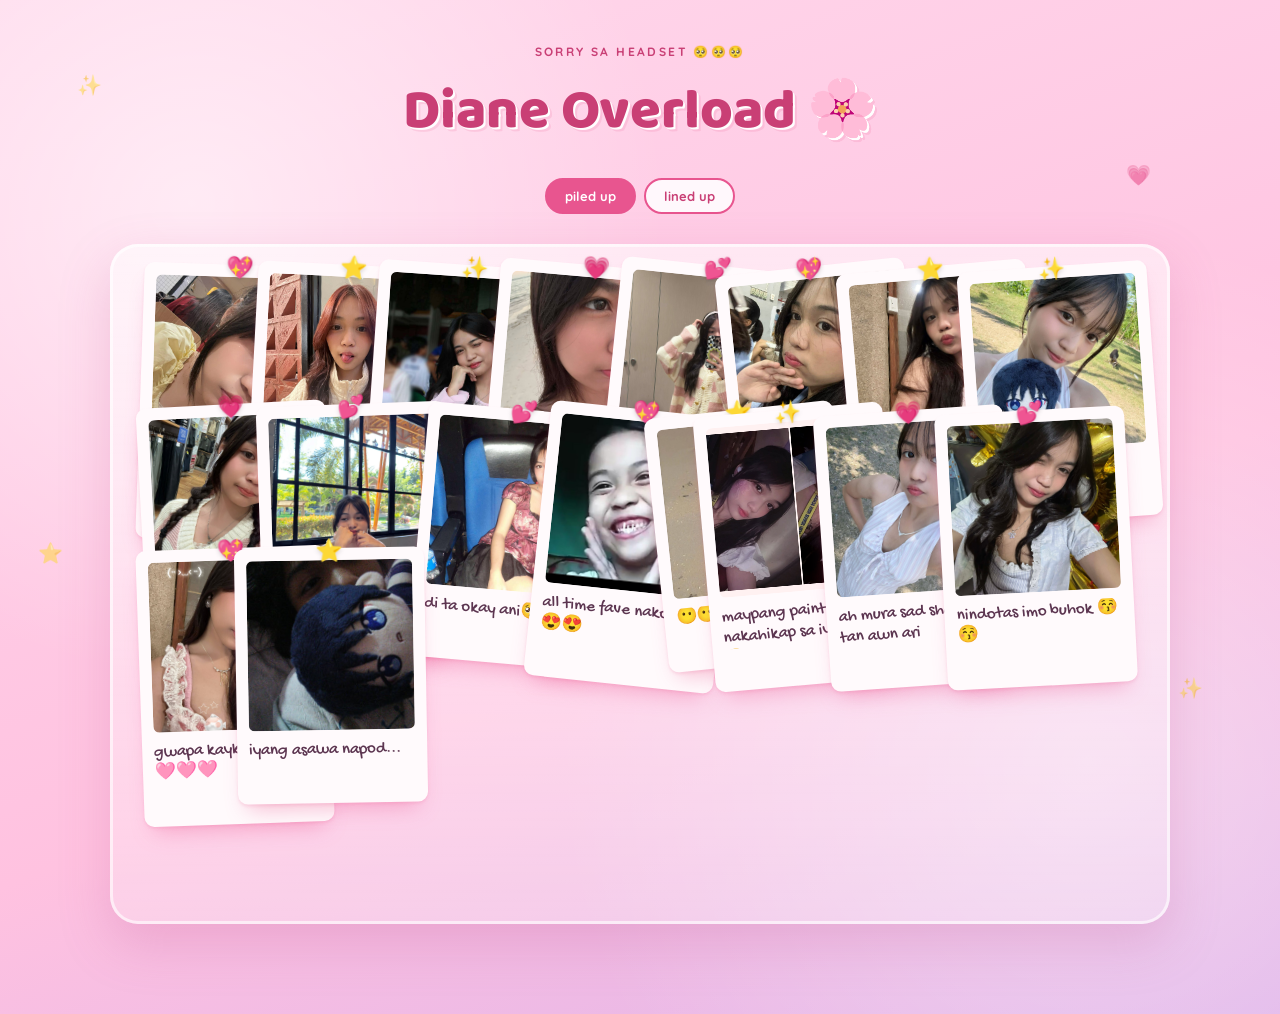
==== index.html @ d74150aa "Add files via upload uploaded files" ====
<!DOCTYPE html>
  <html lang="en">
  <head>
  <meta charset="UTF-8">
  <meta name="viewport" content="width=device-width, initial-scale=1.0">
  <title>Diane's Archive 🌸</title>
  <link rel="preconnect" href="https://fonts.googleapis.com">
  <link rel="preconnect" href="https://fonts.gstatic.com" crossorigin>
  <link href="https://fonts.googleapis.com/css2?family=Baloo+2:wght@500;600;700;800&family=Gochi+Hand&family=Quicksand:wght@400;500;600;700&display=swap" rel="stylesheet">
  <link rel="stylesheet" href="dayan.css">
  <link rel="icon" type="image/jpg" href="photos/Scaramouche.jpg">
  </head>
  <body>

  <div class="sparkle-field" aria-hidden="true">
    <span class="sparkle" style="top:8%; left:6%; animation-delay:0s;">✨</span>
    <span class="sparkle" style="top:18%; left:88%; animation-delay:1.2s;">💗</span>
    <span class="sparkle" style="top:60%; left:3%; animation-delay:2.1s;">⭐</span>
    <span class="sparkle" style="top:75%; left:92%; animation-delay:0.6s;">✨</span>
    <span class="sparkle" style="top:40%; left:50%; animation-delay:1.8s;">💫</span>
  </div>

  <div class="frame">
    <div class="header">
      <div class="sticker-slot top-left" id="sticker-1"></div>
      <div class="sticker-slot top-right" id="sticker-2"></div>
      <p class="eyebrow">sorry sa headset 🥺🥺🥺</p>
      <h1 id="board-title">Diane Overload 🌸</h1>
      <p class="sub"></p>
    </div>

    <div class="view-toggle">
      <button id="btn-pile" class="active">piled up</button>
      <button id="btn-lined">lined up</button>
    </div>

    <div class="board">
      <div class="pins-grid pile" id="pins-grid"></div>
    </div>
  </div>

  
  <div class="modal-backdrop lightbox" id="lb-backdrop">
    <div class="modal" role="dialog" aria-modal="true">
      <div class="lb-photo-wrap">
        <img class="lb-photo" id="lb-photo" src="" alt="">
      </div>
      <div class="lb-date" id="lb-date"></div>
      <div class="lb-note-display" id="lb-note-text"></div>
      <div class="lb-row" style="margin-top:18px; justify-content:center;">
        <button class="btn-ghost" id="lb-close">Close</button>
      </div>
    </div>
  </div>

  <script src="memories.js"></script>
  <script src="dayan.js"></script>
  </body>
  </html>
---- dayan.css ----
:root{
    --pink-bg-1:#ffd9ec;
    --pink-bg-2:#ffc2e0;
    --pink-mid:#ff9fc7;
    --pink-deep:#e8558f;
    --pink-deep-dark:#c93f75;
    --lavender:#c9a8f0;
    --lavender-dark:#a780d6;
    --cream:#fff8fc;
    --paper:#fffafc;
    --gold:#ffd66b;
    --gold-dark:#e8b23f;
    --ink:#5c3550;
    --ink-soft:#8a6382;
  }

  *{box-sizing:border-box;}
  html,body{margin:0;padding:0;}

  body{
    font-family:'Quicksand',sans-serif;
    color:var(--ink);
    min-height:100vh;
    background:
      radial-gradient(circle at 15% 20%, rgba(255,255,255,0.55) 0, transparent 35%),
      radial-gradient(circle at 85% 75%, rgba(255,255,255,0.4) 0, transparent 40%),
      linear-gradient(160deg, var(--pink-bg-1), var(--pink-bg-2) 60%, var(--lavender) 130%);
    overflow-x:hidden;
  }

  
  .sparkle-field{
    position:fixed; inset:0;
    pointer-events:none;
    z-index:0;
    overflow:hidden;
  }
  .sparkle{
    position:absolute;
    font-size:20px;
    opacity:0.5;
    animation:float 7s ease-in-out infinite;
  }
  @keyframes float{
    0%,100%{ transform:translateY(0) rotate(0deg); }
    50%{ transform:translateY(-18px) rotate(12deg); }
  }
  @media (prefers-reduced-motion: reduce){
    .sparkle{ animation:none; }
  }

  .frame{
    position:relative;
    z-index:1;
    max-width:1100px;
    margin:0 auto;
    padding:44px 20px 90px;
  }

  
  .header{
    text-align:center;
    margin-bottom:18px;
    position:relative;
  }
  .header .eyebrow{
    font-family:'Quicksand',sans-serif;
    font-weight:700;
    font-size:12px;
    letter-spacing:0.2em;
    text-transform:uppercase;
    color:var(--pink-deep-dark);
    margin:0 0 8px;
  }
  .header h1{
    font-family:'Baloo 2', sans-serif;
    font-weight:800;
    font-size:clamp(34px, 6vw, 56px);
    color:var(--pink-deep-dark);
    margin:0 0 10px;
    text-shadow:2px 2px 0 #fff, 4px 4px 0 rgba(232,85,143,0.15);
  }
  .header p.sub{
    font-family:'Gochi Hand', cursive;
    font-size:22px;
    color:var(--lavender-dark);
    margin:0;
  }

  .sticker-slot{
    position:absolute;
    width:64px;
    height:64px;
    border-radius:50%;
    background:var(--paper);
    border:3px solid #fff;
    box-shadow:0 6px 14px rgba(232,85,143,0.25);
    display:flex; align-items:center; justify-content:center;
    cursor:pointer;
    overflow:hidden;
    transition:transform 0.2s ease;
  }
  .sticker-slot:hover{ transform:scale(1.08) rotate(-4deg); }
  .sticker-slot img{ width:100%; height:100%; object-fit:cover; }
  .sticker-slot .hint{ font-size:24px; }
  .sticker-slot.top-left{ top:-6px; left:2%; transform:rotate(-8deg); }
  .sticker-slot.top-right{ top:-10px; right:3%; transform:rotate(9deg); }

  
  .view-toggle{
    display:flex;
    justify-content:center;
    gap:8px;
    margin:22px 0 30px;
  }
  .view-toggle button{
    font-family:'Quicksand',sans-serif;
    font-weight:700;
    font-size:13px;
    border:2px solid var(--pink-deep);
    background:var(--cream);
    color:var(--pink-deep-dark);
    padding:8px 18px;
    border-radius:20px;
    cursor:pointer;
    transition:background 0.2s ease, color 0.2s ease, transform 0.15s ease;
  }
  .view-toggle button.active{
    background:var(--pink-deep);
    color:#fff;
  }
  .view-toggle button:hover{ transform:translateY(-1px); }

  
  .board{
    position:relative;
    min-height:420px;
    background:
      linear-gradient(180deg, rgba(255,255,255,0.55), rgba(255,255,255,0.25));
    border-radius:28px;
    box-shadow:
      inset 0 0 0 3px rgba(255,255,255,0.6),
      0 20px 50px rgba(200,90,150,0.25);
    padding:44px 30px;
  }

  
  .pins-grid.pile{
    position:relative;
    display:block;
    height:auto;
    min-height:520px;
  }
  .pins-grid.pile .polaroid{
    position:absolute;
  }

  
  .pins-grid.lined{
    display:flex;
    flex-wrap:wrap;
    gap:26px 20px;
    align-items:flex-start;
    justify-content:center;
    position:relative;
  }
  .pins-grid.lined .polaroid{
    position:relative;
    top:auto !important; left:auto !important;
  }

  
  .empty-state{
    text-align:center;
    padding:60px 20px;
    color:var(--ink-soft);
  }
  .empty-state .card-icon{ font-size:36px; display:block; margin-bottom:14px; }
  .empty-state h2{
    font-family:'Baloo 2', sans-serif;
    font-weight:700;
    color:var(--pink-deep-dark);
    margin:0 0 8px;
    font-size:24px;
  }
  .empty-state p{ font-size:14px; max-width:320px; margin:0 auto; line-height:1.6; }

  .loading-state{
    text-align:center;
    padding:70px 20px;
    color:var(--ink-soft);
    font-family:'Gochi Hand', cursive;
    font-size:22px;
  }

 
  .polaroid{
    width:190px;
    background:var(--paper);
    padding:12px 12px 42px;
    border-radius:10px;
    box-shadow:
      0 2px 3px rgba(232,85,143,0.15),
      0 14px 22px -10px rgba(232,85,143,0.4);
    cursor:pointer;
    transition:transform 0.25s ease, box-shadow 0.25s ease;
    animation:pop-in 0.45s ease backwards;
    transform:rotate(var(--rot, -2deg));
  }
  @keyframes pop-in{
    from{ opacity:0; transform:rotate(var(--rot,0deg)) scale(0.85); }
    to{ opacity:1; transform:rotate(var(--rot,0deg)) scale(1); }
  }
  @media (prefers-reduced-motion: reduce){ .polaroid{ animation:none; } }

  .polaroid:hover, .polaroid:focus-visible{
    transform:rotate(0deg) scale(1.08) translateY(-6px);
    box-shadow:
      0 6px 10px rgba(232,85,143,0.2),
      0 24px 34px -12px rgba(232,85,143,0.5);
    z-index:20;
    outline:none;
  }

  .polaroid img{
    display:block;
    width:100%;
    height:170px;
    object-fit:cover;
    border-radius:6px;
    background:#ffe4f0;
  }

  .polaroid .caption{
    font-family:'Gochi Hand', cursive;
    font-size:17px;
    line-height:1.25;
    color:var(--ink);
    margin-top:10px;
    max-height:42px;
    overflow:hidden;
    display:-webkit-box;
    -webkit-line-clamp:2;
    -webkit-box-orient:vertical;
  }

  .heart-pin{
    position:absolute;
    top:-12px; left:50%;
    transform:translateX(-50%);
    font-size:22px;
    filter:drop-shadow(0 2px 2px rgba(0,0,0,0.15));
  }

  
  .modal-backdrop{
    position:fixed; inset:0;
    background:rgba(120,50,90,0.45);
    display:flex; align-items:center; justify-content:center;
    padding:20px;
    z-index:100;
    opacity:0;
    pointer-events:none;
    transition:opacity 0.2s ease;
  }
  .modal-backdrop.open{ opacity:1; pointer-events:auto; }

  .modal{
    background:var(--cream);
    border-radius:20px;
    max-width:460px;
    width:100%;
    max-height:90vh;
    overflow-y:auto;
    padding:26px;
    box-shadow:0 30px 70px rgba(120,40,90,0.4);
    transform:translateY(10px) scale(0.98);
    transition:transform 0.2s ease;
  }
  .modal-backdrop.open .modal{ transform:translateY(0) scale(1); }

  .modal h2{
    font-family:'Baloo 2', sans-serif;
    font-weight:700;
    font-size:24px;
    margin:0 0 18px;
    color:var(--pink-deep-dark);
  }

  .modal-actions{ display:flex; justify-content:flex-end; gap:10px; margin-top:6px; }

  button{
    font-family:'Quicksand',sans-serif;
    font-size:13px;
    font-weight:700;
    border:none;
    border-radius:20px;
    padding:10px 20px;
    cursor:pointer;
    transition:transform 0.15s ease, background 0.15s ease;
  }
  button:focus-visible{ outline:2px solid var(--pink-deep); outline-offset:2px; }

  .btn-primary{ background:var(--pink-deep); color:#fff; }
  .btn-primary:hover{ background:var(--pink-deep-dark); transform:translateY(-1px); }
  .btn-primary:disabled{ opacity:0.5; cursor:not-allowed; transform:none; }
  .btn-ghost{ background:transparent; color:var(--ink-soft); }
  .btn-ghost:hover{ color:var(--ink); }
  /* ---------- Lightbox ---------- */
  .lightbox .modal{ max-width:420px; text-align:center; padding:22px 22px 26px; }
  .lightbox .lb-photo-wrap{
    background:#fff;
    padding:14px 14px 0;
    border-radius:14px 14px 0 0;
    box-shadow:0 10px 30px rgba(232,85,143,0.2);
    margin-bottom:2px;
  }
  .lightbox img.lb-photo{ width:100%; max-height:50vh; object-fit:cover; display:block; border-radius:8px 8px 0 0; }
  .lightbox .lb-date{
    font-family:'Quicksand',sans-serif;
    font-size:11px;
    color:var(--ink-soft);
    letter-spacing:0.04em;
    text-transform:uppercase;
    padding:10px 0 16px;
  }
  .lightbox .lb-note-display{
    font-family:'Gochi Hand', cursive;
    font-size:21px;
    line-height:1.4;
    color:var(--ink);
    padding:6px 4px 4px;
    text-align:left;
    white-space:pre-wrap;
  }
  .lb-row{ display:flex; justify-content:space-between; align-items:center; margin-top:14px; }

  .toast{
    position:fixed;
    bottom:24px;
    left:50%;
    transform:translateX(-50%) translateY(20px);
    background:var(--pink-deep-dark);
    color:#fff;
    font-family:'Quicksand',sans-serif;
    font-weight:600;
    font-size:13px;
    padding:10px 18px;
    border-radius:20px;
    opacity:0;
    pointer-events:none;
    transition:opacity 0.25s ease, transform 0.25s ease;
    z-index:200;
  }
  .toast.show{ opacity:1; transform:translateX(-50%) translateY(0); }

  @media (max-width:520px){
    .board{ padding:30px 16px; }
    .polaroid{ width:145px; }
    .polaroid img{ height:125px; }
    .sticker-slot{ width:48px; height:48px; }
  }
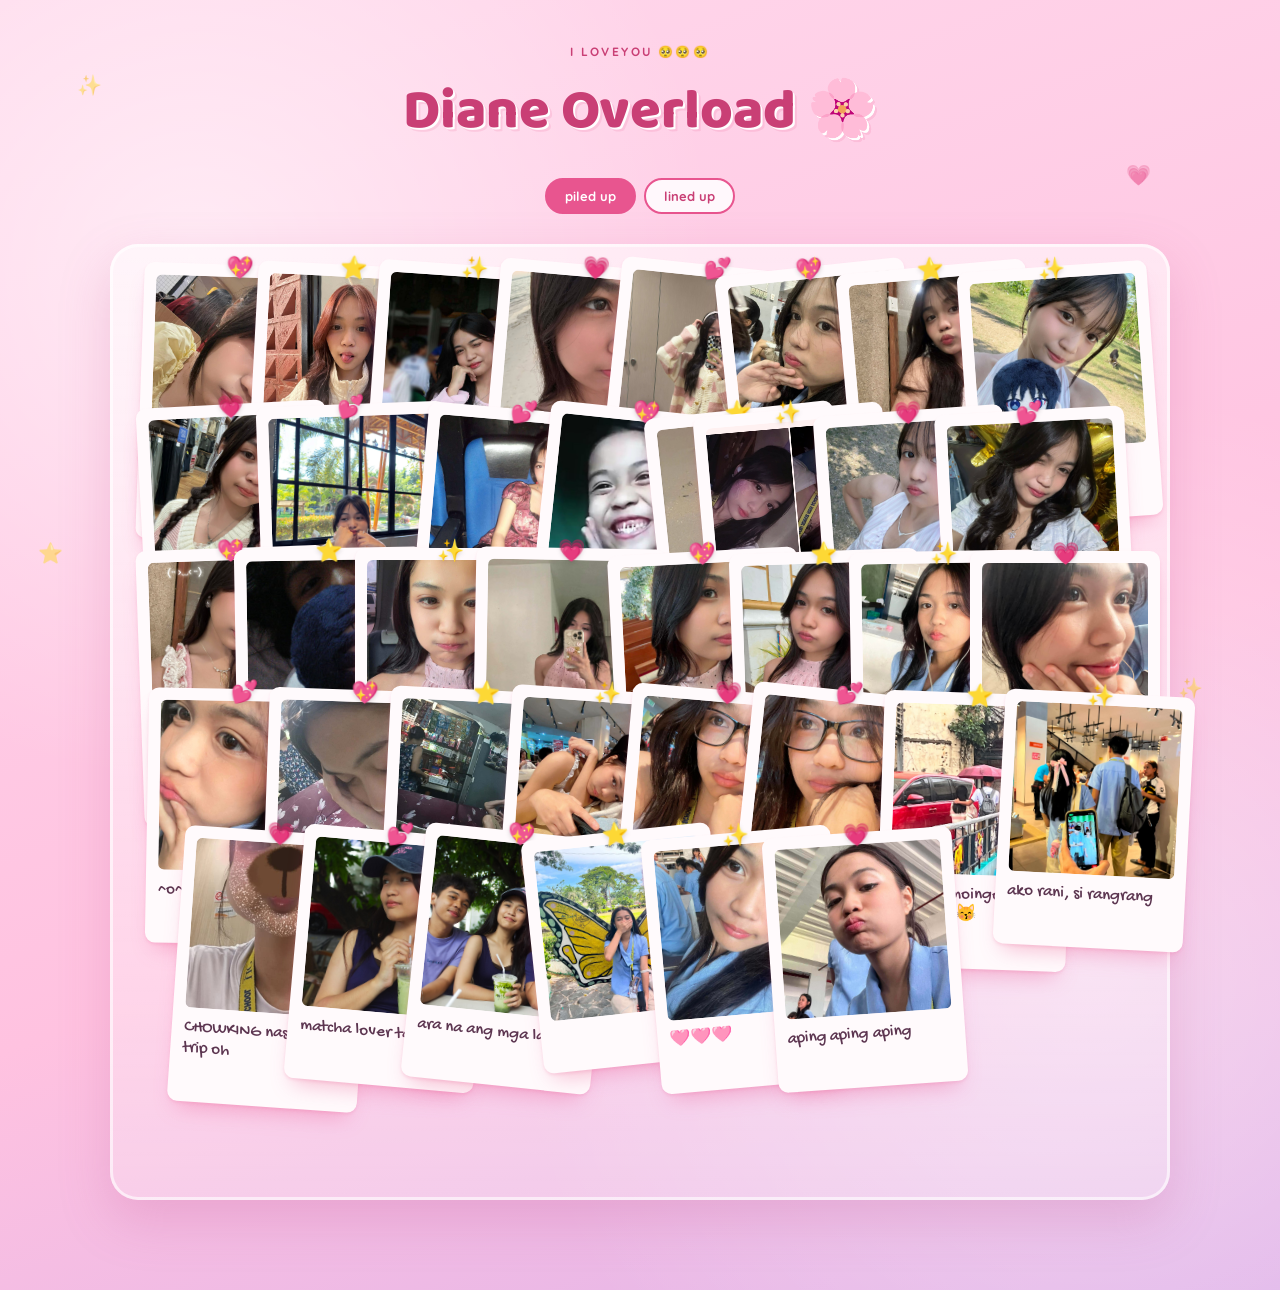
==== commit a477a696: "changed some texts and arrangements of pictures" ====
--- a/index.html
+++ b/index.html
@@ -24,7 +24,7 @@
     <div class="header">
       <div class="sticker-slot top-left" id="sticker-1"></div>
       <div class="sticker-slot top-right" id="sticker-2"></div>
-      <p class="eyebrow">sorry sa headset 🥺🥺🥺</p>
+      <p class="eyebrow">I loveyou 🥺🥺🥺</p>
       <h1 id="board-title">Diane Overload 🌸</h1>
       <p class="sub"></p>
     </div>
--- a/dayan.css
+++ b/dayan.css
@@ -45,7 +45,7 @@
     0%,100%{ transform:translateY(0) rotate(0deg); }
     50%{ transform:translateY(-18px) rotate(12deg); }
   }
-  @media (prefers-reduced-motion: reduce){
+  @media (prefers-reduced-motion: reduce) {
     .sparkle{ animation:none; }
   }
 
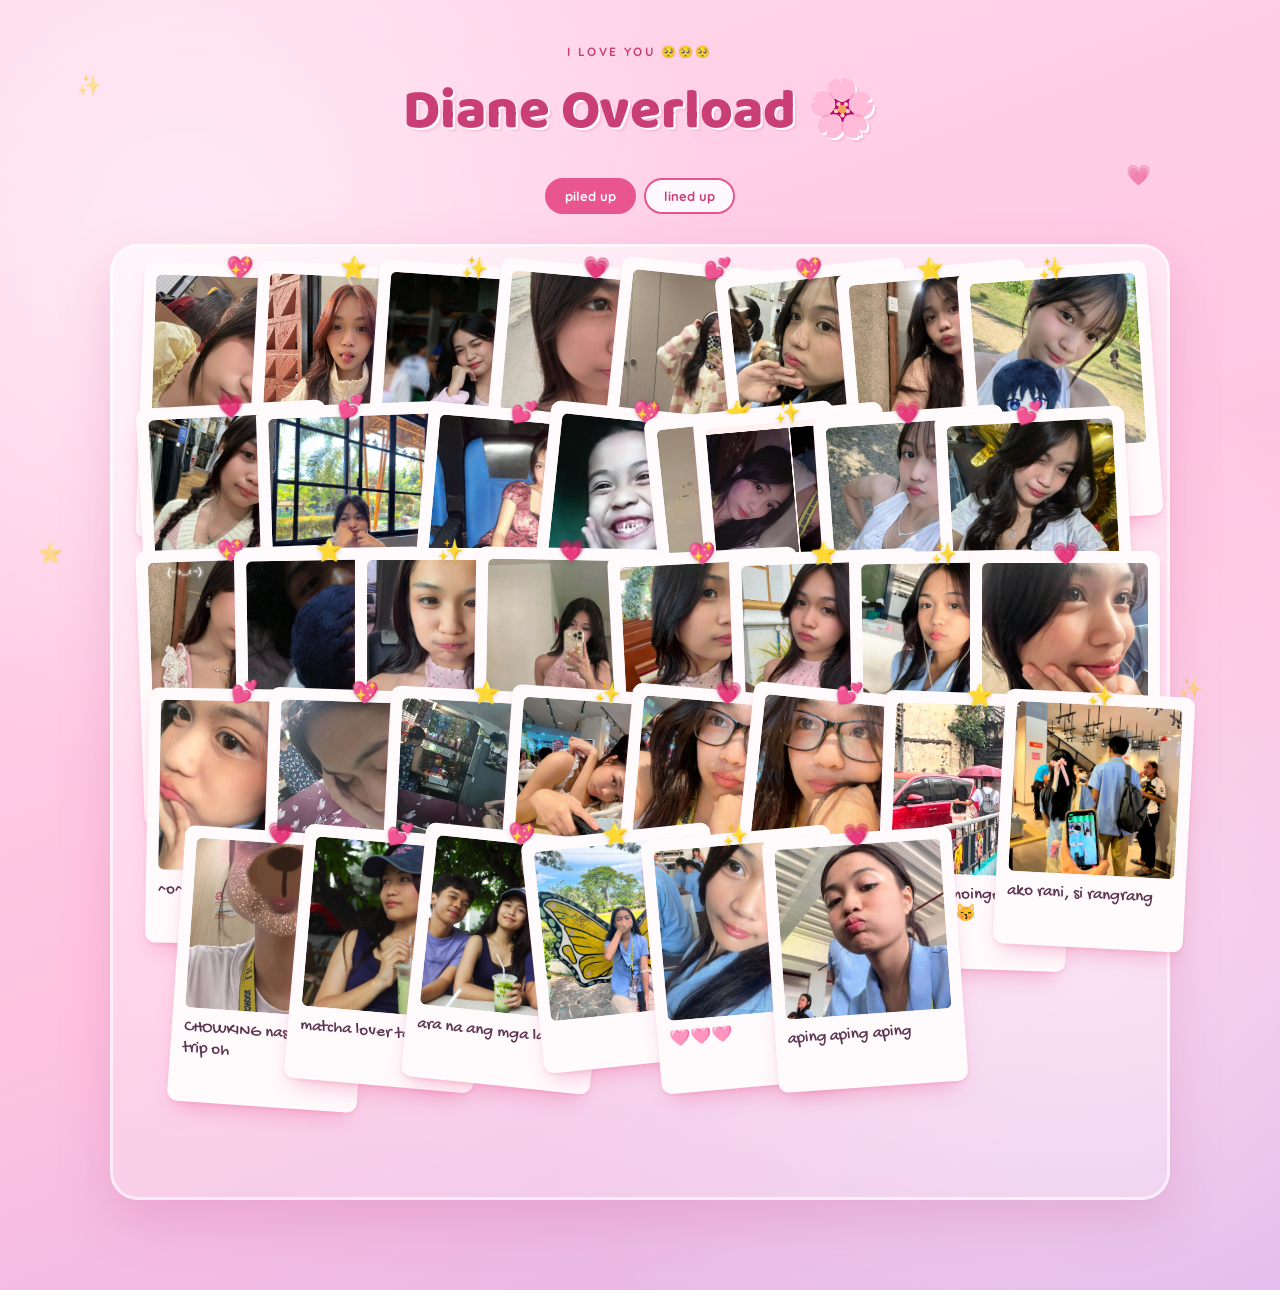
==== commit 1525effd: "changed a spacing" ====
--- a/index.html
+++ b/index.html
@@ -24,7 +24,7 @@
     <div class="header">
       <div class="sticker-slot top-left" id="sticker-1"></div>
       <div class="sticker-slot top-right" id="sticker-2"></div>
-      <p class="eyebrow">I loveyou 🥺🥺🥺</p>
+      <p class="eyebrow">I love   you 🥺🥺🥺</p>
       <h1 id="board-title">Diane Overload 🌸</h1>
       <p class="sub"></p>
     </div>
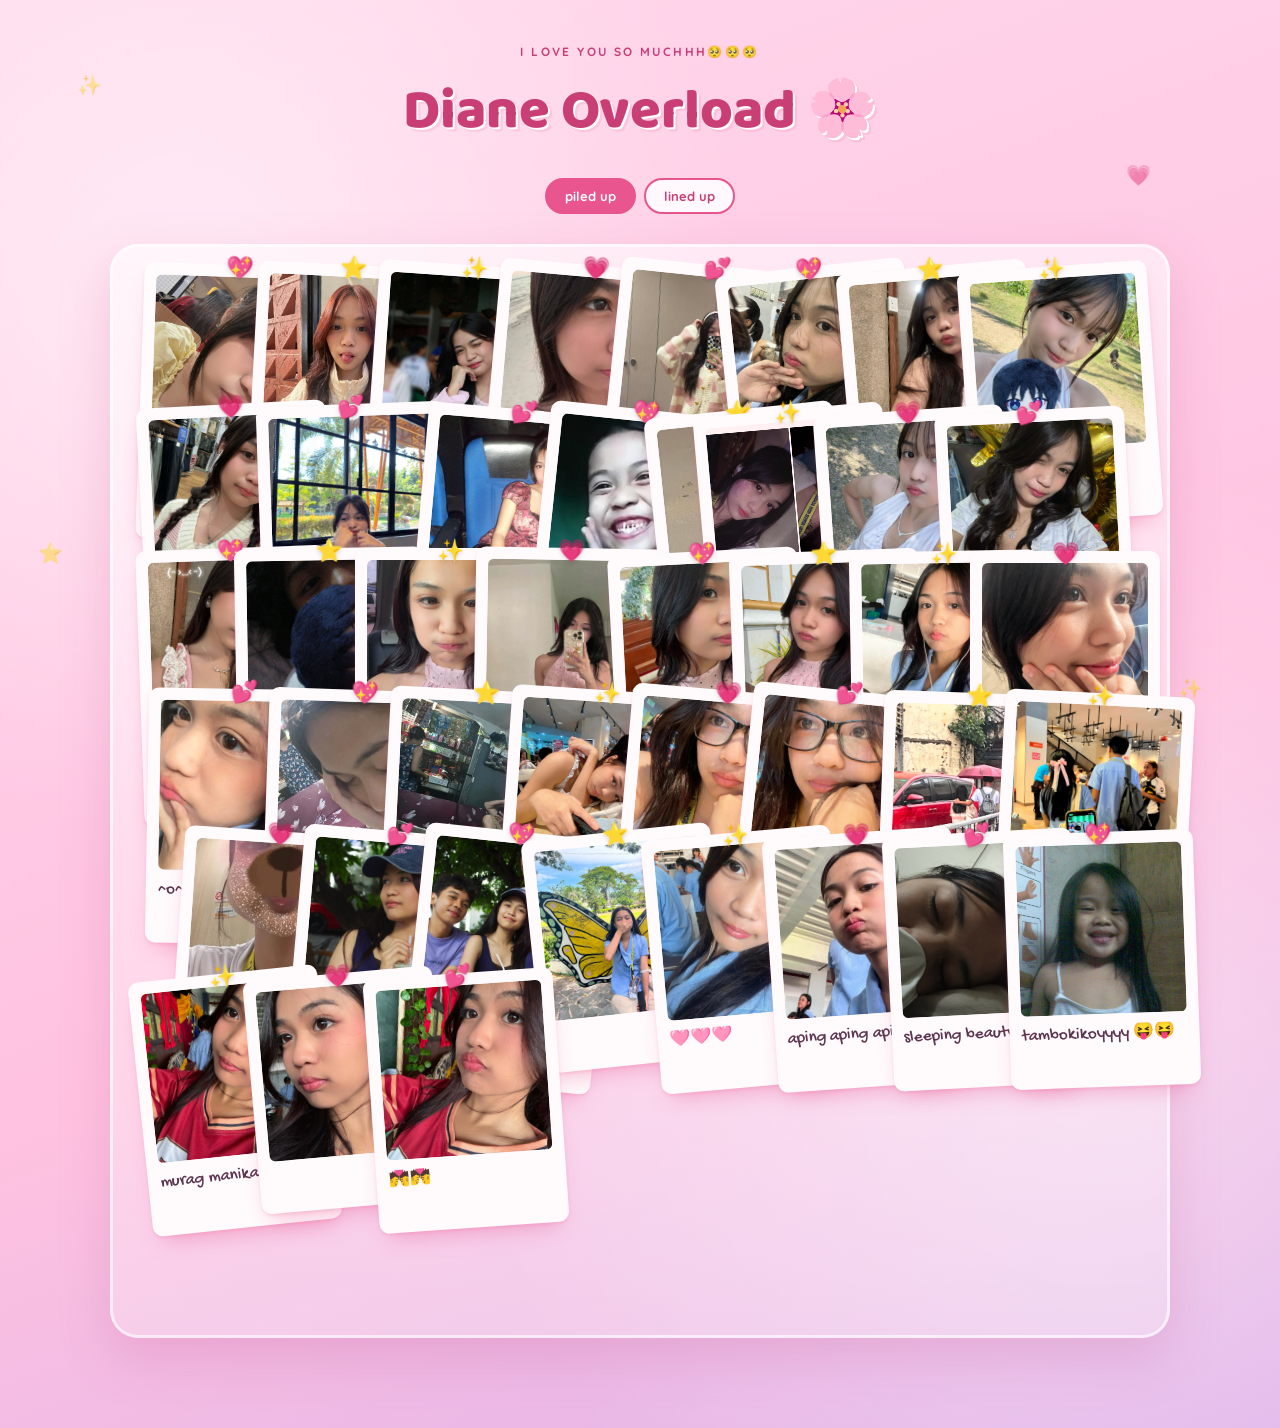
==== commit 379cd77d: "added photos" ====
--- a/index.html
+++ b/index.html
@@ -24,7 +24,7 @@
     <div class="header">
       <div class="sticker-slot top-left" id="sticker-1"></div>
       <div class="sticker-slot top-right" id="sticker-2"></div>
-      <p class="eyebrow">I love   you 🥺🥺🥺</p>
+      <p class="eyebrow">I love you so muchhh🥺🥺🥺</p>
       <h1 id="board-title">Diane Overload 🌸</h1>
       <p class="sub"></p>
     </div>
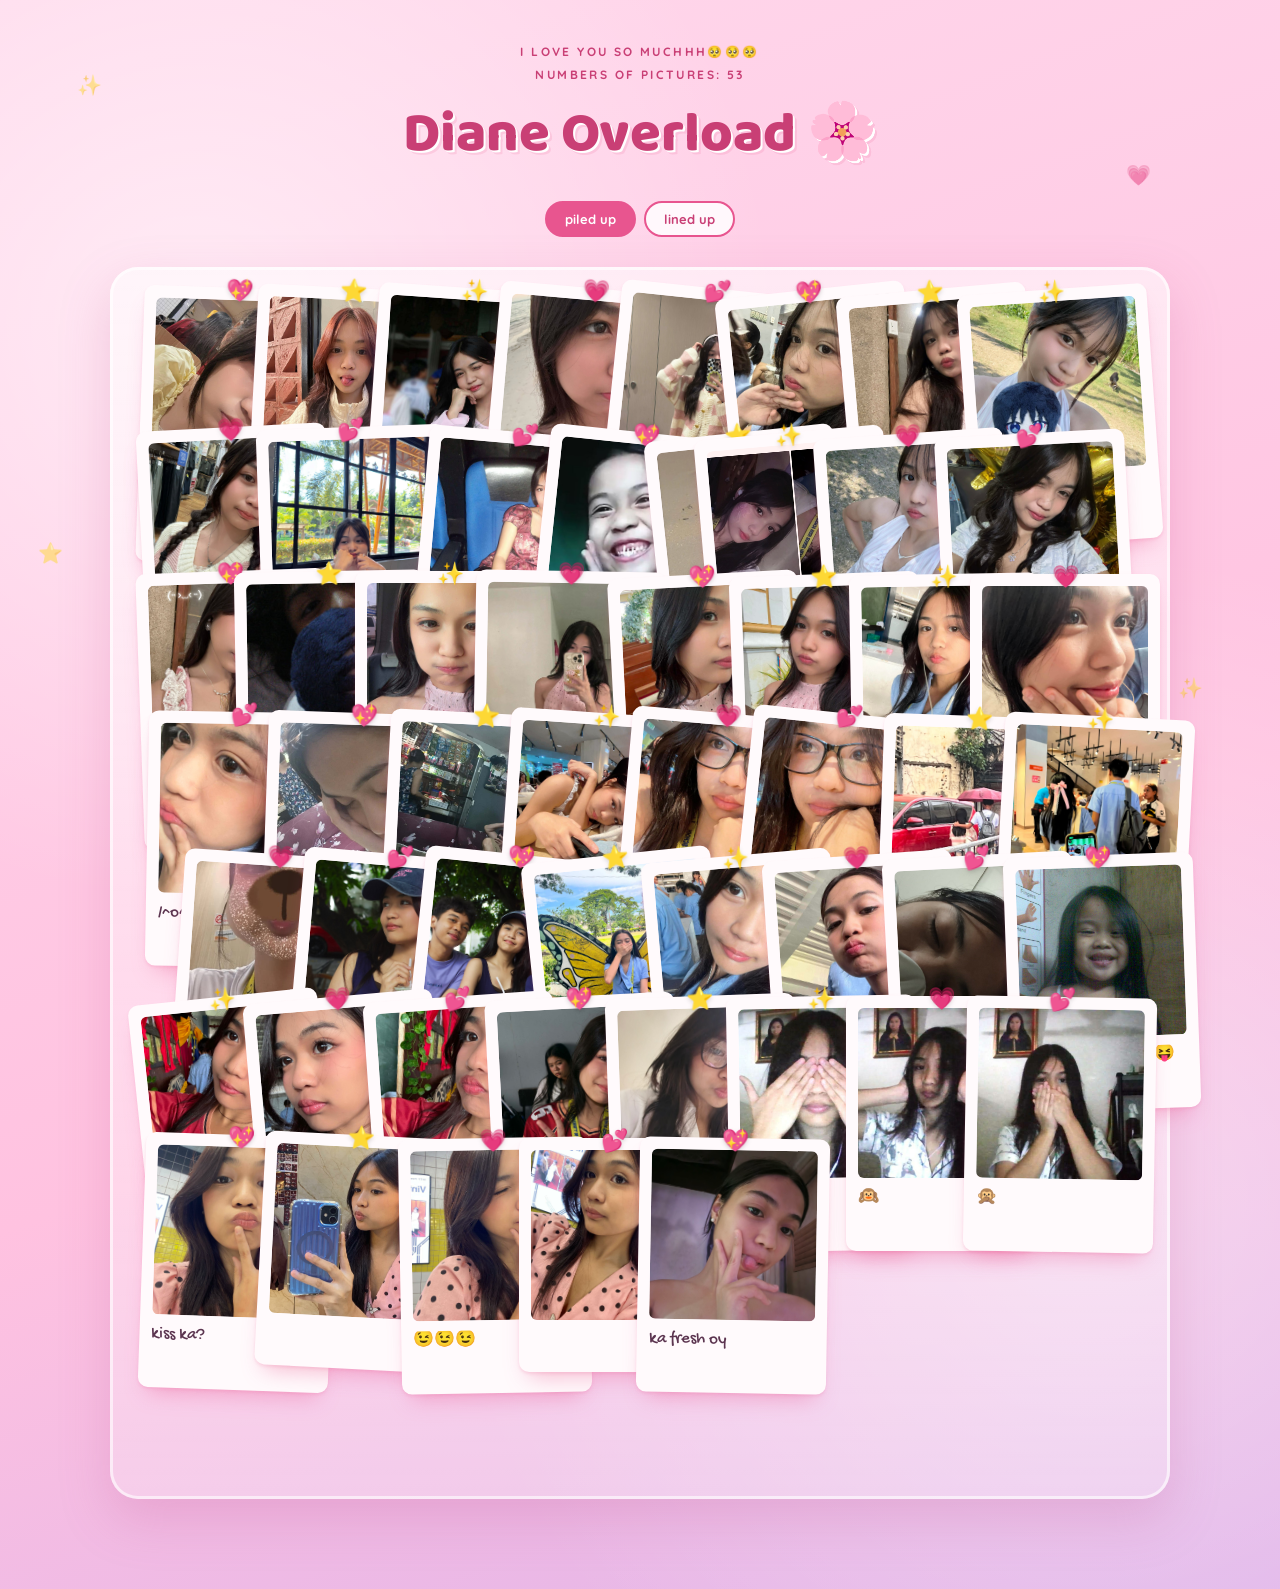
==== commit 69e90fee: "added the new feature" ====
--- a/index.html
+++ b/index.html
@@ -25,6 +25,7 @@
       <div class="sticker-slot top-left" id="sticker-1"></div>
       <div class="sticker-slot top-right" id="sticker-2"></div>
       <p class="eyebrow">I love you so muchhh🥺🥺🥺</p>
+      <p class="eyebrow">Numbers of Pictures: <span id="photo-count">0</span></p>
       <h1 id="board-title">Diane Overload 🌸</h1>
       <p class="sub"></p>
     </div>
